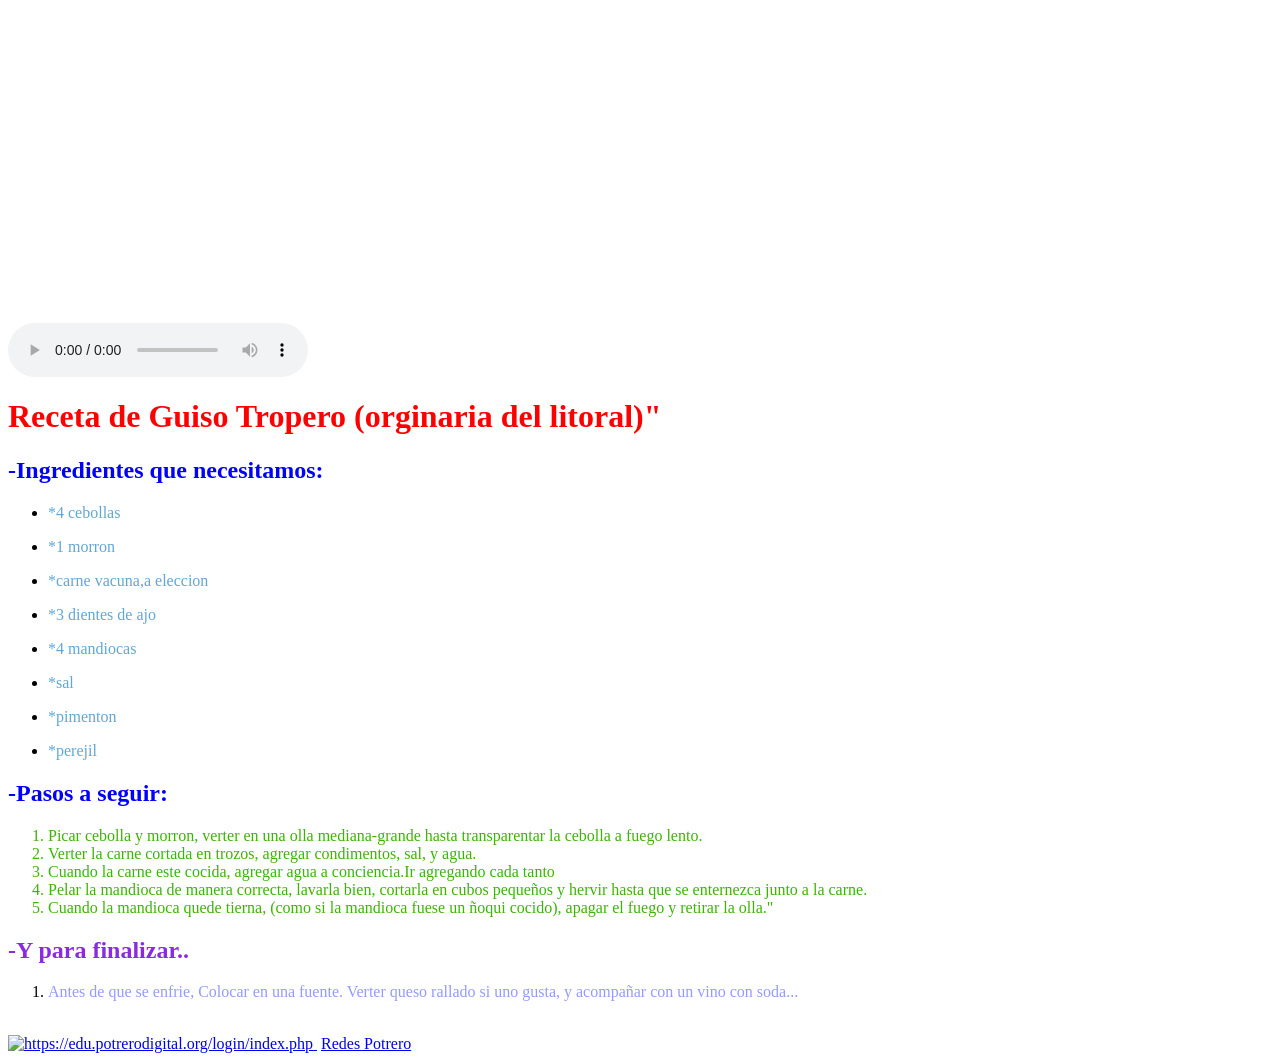
==== index.html @ c8ab38eb "Add files via upload" ====
<html> 
 <head> 
<meta charset="utf-8">   
<title>receta guiso tropero</title>
<img src="https://i.pinimg.com/564x/0a/c9/bc/0ac9bc0acdb410f6ec67bc1fb2af5a46.jpg" alt="">
</head>

<body>


    <br>
<iframe width="560" height="315" src="https://www.youtube.com/embed/0w4F7h1Fy7Y?si=Bl6N0m1ym47aVeMv" title="YouTube video player" frameborder="0" allow="accelerometer; autoplay; clipboard-write; encrypted-media; gyroscope; picture-in-picture; web-share" referrerpolicy="strict-origin-when-cross-origin" allowfullscreen></iframe>
<br>
<audio controls src= "./audios/piano.mp3"></audio>


<h1 style="color:#ff0000" style="font-size:%300" style="font-family:Arial, Helvetica, sans-serif"> Receta de Guiso Tropero  (orginaria del litoral)" </h1>
<h2 style="color:blue">-Ingredientes que necesitamos:</h2>
<ul><li><p style="color:hwb(204 38% 16%)" >*4 cebollas</p></li></ul>      
<ul><li><p style="color:hwb(204 38% 16%)" >*1 morron</p></li></ul>
<ul><li><p style="color:hwb(204 38% 16%)" >*carne vacuna,a eleccion</p></li></ul> 
<ul><li><p style="color:hwb(204 38% 16%)" >*3 dientes de ajo</p></li></ul>
<ul><li><p style="color:hwb(204 38% 16%)" >*4 mandiocas</p></li></ul>
<ul><li><p style="color:hwb(204 38% 16%)" >*sal</p></li></ul>
<ul><li><p style="color:hwb(204 38% 16%)" >*pimenton</p></li></ul>
<ul><li><p style="color:hwb(204 38% 16%)" >*perejil</p></li></ul>

<h2 style="Color:blue">-Pasos a seguir:</h2>
<ol><li style="color:#3cb405"> Picar cebolla y morron, verter en una olla mediana-grande hasta transparentar la cebolla a fuego lento.</li>
<li style="color:#3cb405">Verter la carne cortada en trozos, agregar condimentos, sal, y agua.</li>
<li style="color:#3cb405" > Cuando la carne este cocida, agregar agua a conciencia.Ir agregando cada tanto</li>
<li style="color:#3cb405" > Pelar la mandioca de manera correcta, lavarla bien, cortarla en cubos pequeños y hervir hasta que se enternezca junto a la carne. </li>
<li style="color:#3cb405" >Cuando la mandioca quede tierna, (como si la mandioca fuese un ñoqui cocido), apagar el fuego y retirar la olla."</li>
</ol>
<h2 style="color:blueviolet" style="font-family: cursive;" >-Y para finalizar..</h2>
<ol><li><p Style="color:#949bfa" style="font-family: cursive;" >Antes de que se enfrie, Colocar en una fuente. Verter queso rallado si uno gusta, y acompañar con un vino con soda...</p></li></ol>

<br>

<a href="default.asp"> <img src="https://encrypted-tbn0.gstatic.com/images?q=tbn:ANd9GcRlo1U76AIV2YToOhUslale3z4uCEdS4TmO4A&s" alt="https://edu.potrerodigital.org/login/index.php"> </a>

<img src="https://encrypted-tbn0.gstatic.com/images?q=tbn:ANd9GcS8lv-iEOWtRxGDqsOR-Pa1kIiqN298569zVA&s" alt="">  <a href=" https://www.instagram.com/potrerodigital/?hl=en "> Redes Potrero</a>

</body> 
</html>
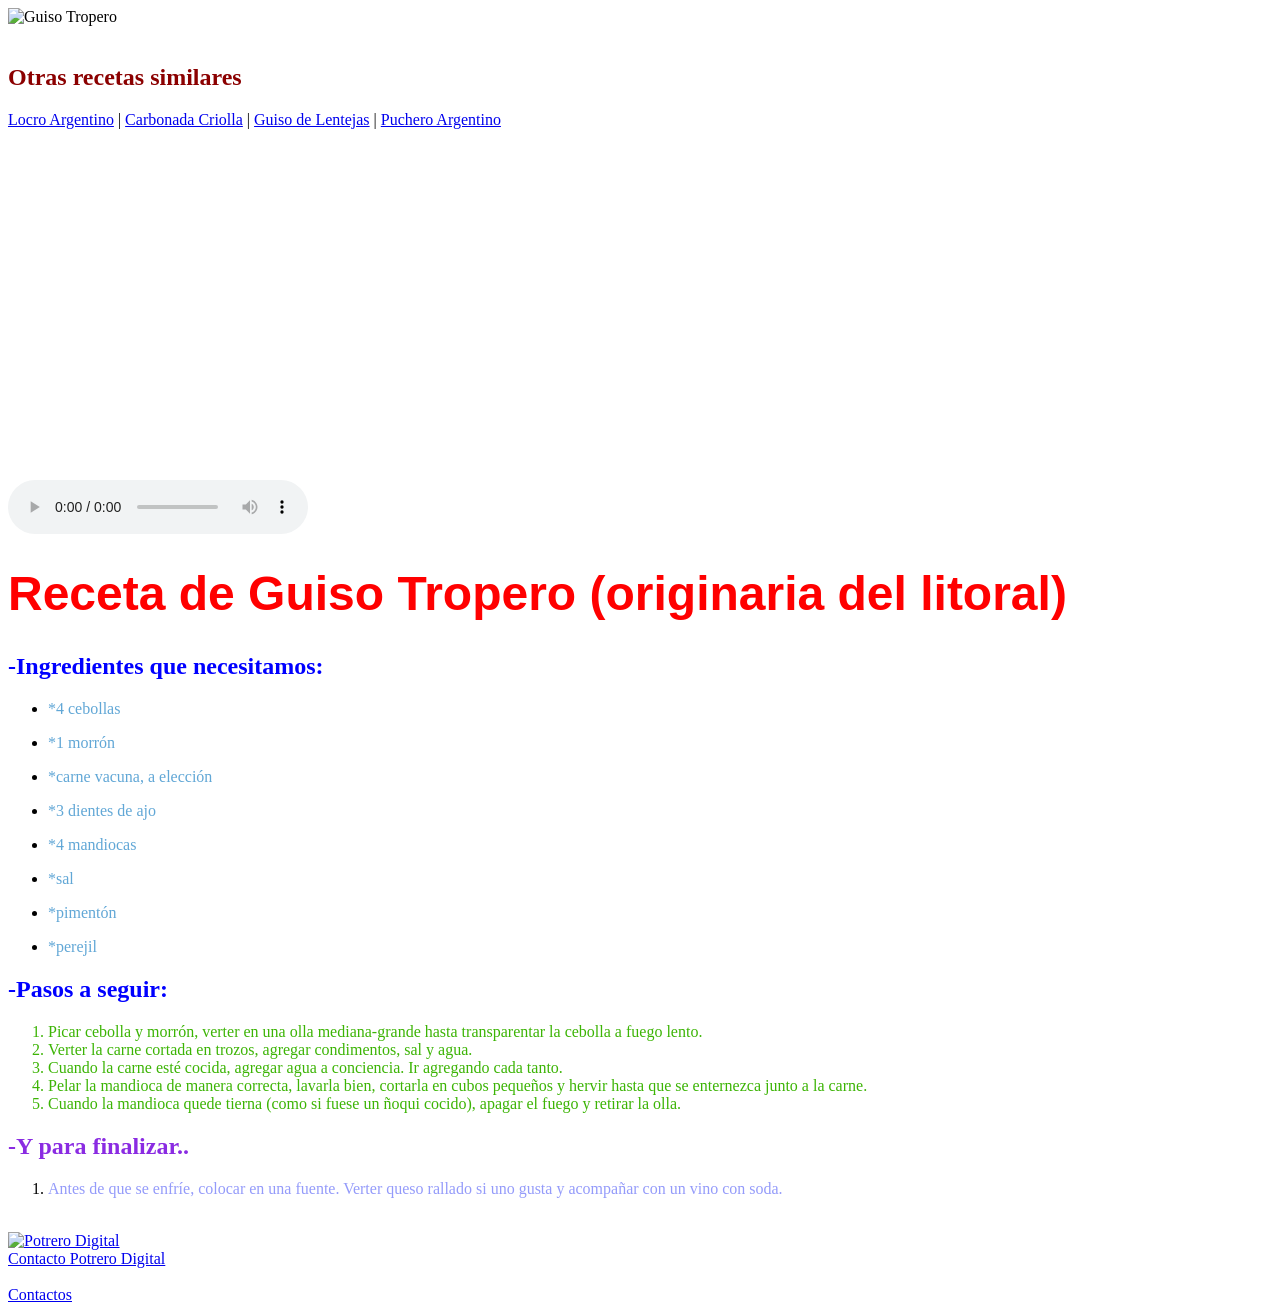
==== commit 32317d08: "Add files via upload" ====
--- a/index.html
+++ b/index.html
@@ -1,45 +1,111 @@
- <html> 
- <head> 
-<meta charset="utf-8">   
-<title>receta guiso tropero</title>
-<img src="https://i.pinimg.com/564x/0a/c9/bc/0ac9bc0acdb410f6ec67bc1fb2af5a46.jpg" alt="">
+<html>
+
+<head>
+    <meta charset="utf-8">
+    <title>Receta Guiso Tropero</title>
 </head>
 
 <body>
 
+    <img src="https://i.pinimg.com/564x/0a/c9/bc/0ac9bc0acdb410f6ec67bc1fb2af5a46.jpg" alt="Guiso Tropero">
+
+    <br><br>
+
+   
+    <h2 style="color:darkred">Otras recetas similares</h2>
+
+    <nav>
+        <a href="https://www.recetasgratis.net/receta-de-locro-argentino-36159.html" target="_blank">Locro Argentino</a> |
+        <a href="https://www.recetasgratis.net/receta-de-carbonada-criolla-40176.html" target="_blank">Carbonada Criolla</a> |
+        <a href="https://www.recetasgratis.net/receta-de-guiso-de-lentejas-30572.html" target="_blank">Guiso de Lentejas</a> |
+        <a href="https://www.recetasgratis.net/receta-de-puchero-argentino-57862.html" target="_blank">Puchero Argentino</a>
+    </nav>
 
     <br>
-<iframe width="560" height="315" src="https://www.youtube.com/embed/0w4F7h1Fy7Y?si=Bl6N0m1ym47aVeMv" title="YouTube video player" frameborder="0" allow="accelerometer; autoplay; clipboard-write; encrypted-media; gyroscope; picture-in-picture; web-share" referrerpolicy="strict-origin-when-cross-origin" allowfullscreen></iframe>
-<br>
-<audio controls src= "./audios/piano.mp3"></audio>
+
+    <iframe width="560" height="315"
+        src="https://www.youtube.com/embed/0w4F7h1Fy7Y?si=Bl6N0m1ym47aVeMv"
+        title="YouTube video player"
+        frameborder="0"
+        allow="accelerometer; autoplay; clipboard-write; encrypted-media; gyroscope; picture-in-picture; web-share"
+        referrerpolicy="strict-origin-when-cross-origin"
+        allowfullscreen>
+    </iframe>
+
+    <br><br>
+
+    <audio controls src="./audios/piano.mp3"></audio>
+
+    <h1 style="color:#ff0000; font-size:300%; font-family:Arial, Helvetica, sans-serif;">
+        Receta de Guiso Tropero (originaria del litoral)
+    </h1>
+
+    <h2 style="color:blue">-Ingredientes que necesitamos:</h2>
+
+    <ul><li><p style="color:hwb(204 38% 16%)">*4 cebollas</p></li></ul>
+    <ul><li><p style="color:hwb(204 38% 16%)">*1 morrón</p></li></ul>
+    <ul><li><p style="color:hwb(204 38% 16%)">*carne vacuna, a elección</p></li></ul>
+    <ul><li><p style="color:hwb(204 38% 16%)">*3 dientes de ajo</p></li></ul>
+    <ul><li><p style="color:hwb(204 38% 16%)">*4 mandiocas</p></li></ul>
+    <ul><li><p style="color:hwb(204 38% 16%)">*sal</p></li></ul>
+    <ul><li><p style="color:hwb(204 38% 16%)">*pimentón</p></li></ul>
+    <ul><li><p style="color:hwb(204 38% 16%)">*perejil</p></li></ul>
+
+    <h2 style="color:blue">-Pasos a seguir:</h2>
+
+    <ol>
+        <li style="color:#3cb405">
+            Picar cebolla y morrón, verter en una olla mediana-grande hasta transparentar la cebolla a fuego lento.
+        </li>
+
+        <li style="color:#3cb405">
+            Verter la carne cortada en trozos, agregar condimentos, sal y agua.
+        </li>
+
+        <li style="color:#3cb405">
+            Cuando la carne esté cocida, agregar agua a conciencia. Ir agregando cada tanto.
+        </li>
+
+        <li style="color:#3cb405">
+            Pelar la mandioca de manera correcta, lavarla bien, cortarla en cubos pequeños y hervir hasta que se enternezca junto a la carne.
+        </li>
+
+        <li style="color:#3cb405">
+            Cuando la mandioca quede tierna (como si fuese un ñoqui cocido), apagar el fuego y retirar la olla.
+        </li>
+    </ol>
+
+    <h2 style="color:blueviolet; font-family:cursive;">
+        -Y para finalizar..
+    </h2>
+
+    <ol>
+        <li>
+            <p style="color:#949bfa; font-family:cursive;">
+                Antes de que se enfríe, colocar en una fuente. Verter queso rallado si uno gusta y acompañar con un vino con soda.
+            </p>
+        </li>
+    </ol>
+
+    <br>
+
+    
+    <a href="https://edu.potrerodigital.org/login/index.php" target="_blank">
+        <img src="https://encrypted-tbn0.gstatic.com/images?q=tbn:ANd9GcRlo1U76AIV2YToOhUslale3z4uCEdS4TmO4A&s"
+            alt="Potrero Digital">
+    </a>
+
+    <br>
+
+    <a href="https://edu.potrerodigital.org/login/index.php" target="_blank">
+        Contacto Potrero Digital
+    </a>
 
 
-<h1 style="color:#ff0000" style="font-size:%300" style="font-family:Arial, Helvetica, sans-serif"> Receta de Guiso Tropero  (orginaria del litoral)" </h1>
-<h2 style="color:blue">-Ingredientes que necesitamos:</h2>
-<ul><li><p style="color:hwb(204 38% 16%)" >*4 cebollas</p></li></ul>      
-<ul><li><p style="color:hwb(204 38% 16%)" >*1 morron</p></li></ul>
-<ul><li><p style="color:hwb(204 38% 16%)" >*carne vacuna,a eleccion</p></li></ul> 
-<ul><li><p style="color:hwb(204 38% 16%)" >*3 dientes de ajo</p></li></ul>
-<ul><li><p style="color:hwb(204 38% 16%)" >*4 mandiocas</p></li></ul>
-<ul><li><p style="color:hwb(204 38% 16%)" >*sal</p></li></ul>
-<ul><li><p style="color:hwb(204 38% 16%)" >*pimenton</p></li></ul>
-<ul><li><p style="color:hwb(204 38% 16%)" >*perejil</p></li></ul>
+    <br><br>
 
-<h2 style="Color:blue">-Pasos a seguir:</h2>
-<ol><li style="color:#3cb405"> Picar cebolla y morron, verter en una olla mediana-grande hasta transparentar la cebolla a fuego lento.</li>
-<li style="color:#3cb405">Verter la carne cortada en trozos, agregar condimentos, sal, y agua.</li>
-<li style="color:#3cb405" > Cuando la carne este cocida, agregar agua a conciencia.Ir agregando cada tanto</li>
-<li style="color:#3cb405" > Pelar la mandioca de manera correcta, lavarla bien, cortarla en cubos pequeños y hervir hasta que se enternezca junto a la carne. </li>
-<li style="color:#3cb405" >Cuando la mandioca quede tierna, (como si la mandioca fuese un ñoqui cocido), apagar el fuego y retirar la olla."</li>
-</ol>
-<h2 style="color:blueviolet" style="font-family: cursive;" >-Y para finalizar..</h2>
-<ol><li><p Style="color:#949bfa" style="font-family: cursive;" >Antes de que se enfrie, Colocar en una fuente. Verter queso rallado si uno gusta, y acompañar con un vino con soda...</p></li></ol>
+   <a href="contactos.html">Contactos</a>
 
-<br>
+</body>
 
-<a href="default.asp"> <img src="https://encrypted-tbn0.gstatic.com/images?q=tbn:ANd9GcRlo1U76AIV2YToOhUslale3z4uCEdS4TmO4A&s" alt="https://edu.potrerodigital.org/login/index.php"> </a>
-
-<img src="https://encrypted-tbn0.gstatic.com/images?q=tbn:ANd9GcS8lv-iEOWtRxGDqsOR-Pa1kIiqN298569zVA&s" alt="">  <a href=" https://www.instagram.com/potrerodigital/?hl=en "> Redes Potrero</a>
-
-</body> 
 </html>
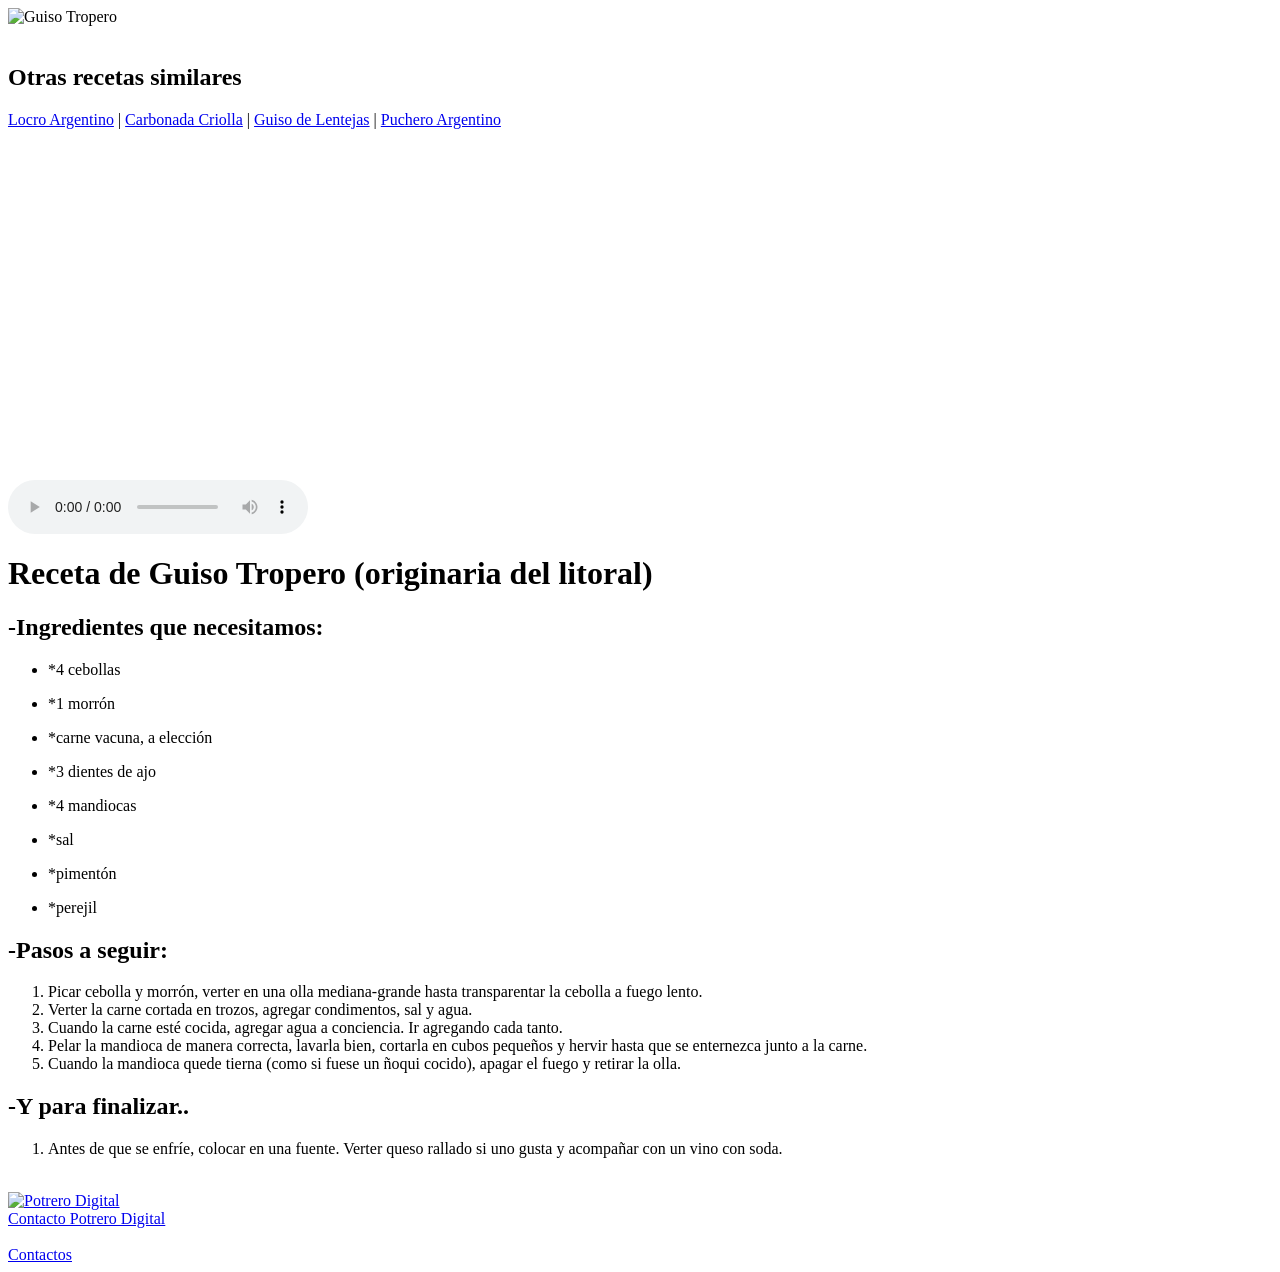
==== commit 2ad755de: "Add files via upload" ====
--- a/index.html
+++ b/index.html
@@ -1,18 +1,20 @@
 <html>
 
 <head>
+    
     <meta charset="utf-8">
     <title>Receta Guiso Tropero</title>
+    <link rel="stylesheet" href="estilos.css">
 </head>
 
 <body>
-
+    
     <img src="https://i.pinimg.com/564x/0a/c9/bc/0ac9bc0acdb410f6ec67bc1fb2af5a46.jpg" alt="Guiso Tropero">
 
     <br><br>
 
    
-    <h2 style="color:darkred">Otras recetas similares</h2>
+    <h2>Otras recetas similares</h2>
 
     <nav>
         <a href="https://www.recetasgratis.net/receta-de-locro-argentino-36159.html" target="_blank">Locro Argentino</a> |
@@ -36,52 +38,52 @@
 
     <audio controls src="./audios/piano.mp3"></audio>
 
-    <h1 style="color:#ff0000; font-size:300%; font-family:Arial, Helvetica, sans-serif;">
+    <h1>
         Receta de Guiso Tropero (originaria del litoral)
     </h1>
 
-    <h2 style="color:blue">-Ingredientes que necesitamos:</h2>
+    <h2 >-Ingredientes que necesitamos:</h2>
 
-    <ul><li><p style="color:hwb(204 38% 16%)">*4 cebollas</p></li></ul>
-    <ul><li><p style="color:hwb(204 38% 16%)">*1 morrón</p></li></ul>
-    <ul><li><p style="color:hwb(204 38% 16%)">*carne vacuna, a elección</p></li></ul>
-    <ul><li><p style="color:hwb(204 38% 16%)">*3 dientes de ajo</p></li></ul>
-    <ul><li><p style="color:hwb(204 38% 16%)">*4 mandiocas</p></li></ul>
-    <ul><li><p style="color:hwb(204 38% 16%)">*sal</p></li></ul>
-    <ul><li><p style="color:hwb(204 38% 16%)">*pimentón</p></li></ul>
-    <ul><li><p style="color:hwb(204 38% 16%)">*perejil</p></li></ul>
+    <ul><li><p >*4 cebollas</p></li></ul>
+    <ul><li><p >*1 morrón</p></li></ul>
+    <ul><li><p >*carne vacuna, a elección</p></li></ul>
+    <ul><li><p >*3 dientes de ajo</p></li></ul>
+    <ul><li><p >*4 mandiocas</p></li></ul>
+    <ul><li><p >*sal</p></li></ul>
+    <ul><li><p >*pimentón</p></li></ul>
+    <ul><li><p >*perejil</p></li></ul>
 
-    <h2 style="color:blue">-Pasos a seguir:</h2>
+    <h2 >-Pasos a seguir:</h2>
 
     <ol>
-        <li style="color:#3cb405">
+        <li >
             Picar cebolla y morrón, verter en una olla mediana-grande hasta transparentar la cebolla a fuego lento.
         </li>
 
-        <li style="color:#3cb405">
+        <li >
             Verter la carne cortada en trozos, agregar condimentos, sal y agua.
         </li>
 
-        <li style="color:#3cb405">
+        <li >
             Cuando la carne esté cocida, agregar agua a conciencia. Ir agregando cada tanto.
         </li>
 
-        <li style="color:#3cb405">
+        <li >
             Pelar la mandioca de manera correcta, lavarla bien, cortarla en cubos pequeños y hervir hasta que se enternezca junto a la carne.
         </li>
 
-        <li style="color:#3cb405">
+        <li >
             Cuando la mandioca quede tierna (como si fuese un ñoqui cocido), apagar el fuego y retirar la olla.
         </li>
     </ol>
 
-    <h2 style="color:blueviolet; font-family:cursive;">
+    <h2 style=>
         -Y para finalizar..
     </h2>
 
     <ol>
         <li>
-            <p style="color:#949bfa; font-family:cursive;">
+            <p class="final" >
                 Antes de que se enfríe, colocar en una fuente. Verter queso rallado si uno gusta y acompañar con un vino con soda.
             </p>
         </li>
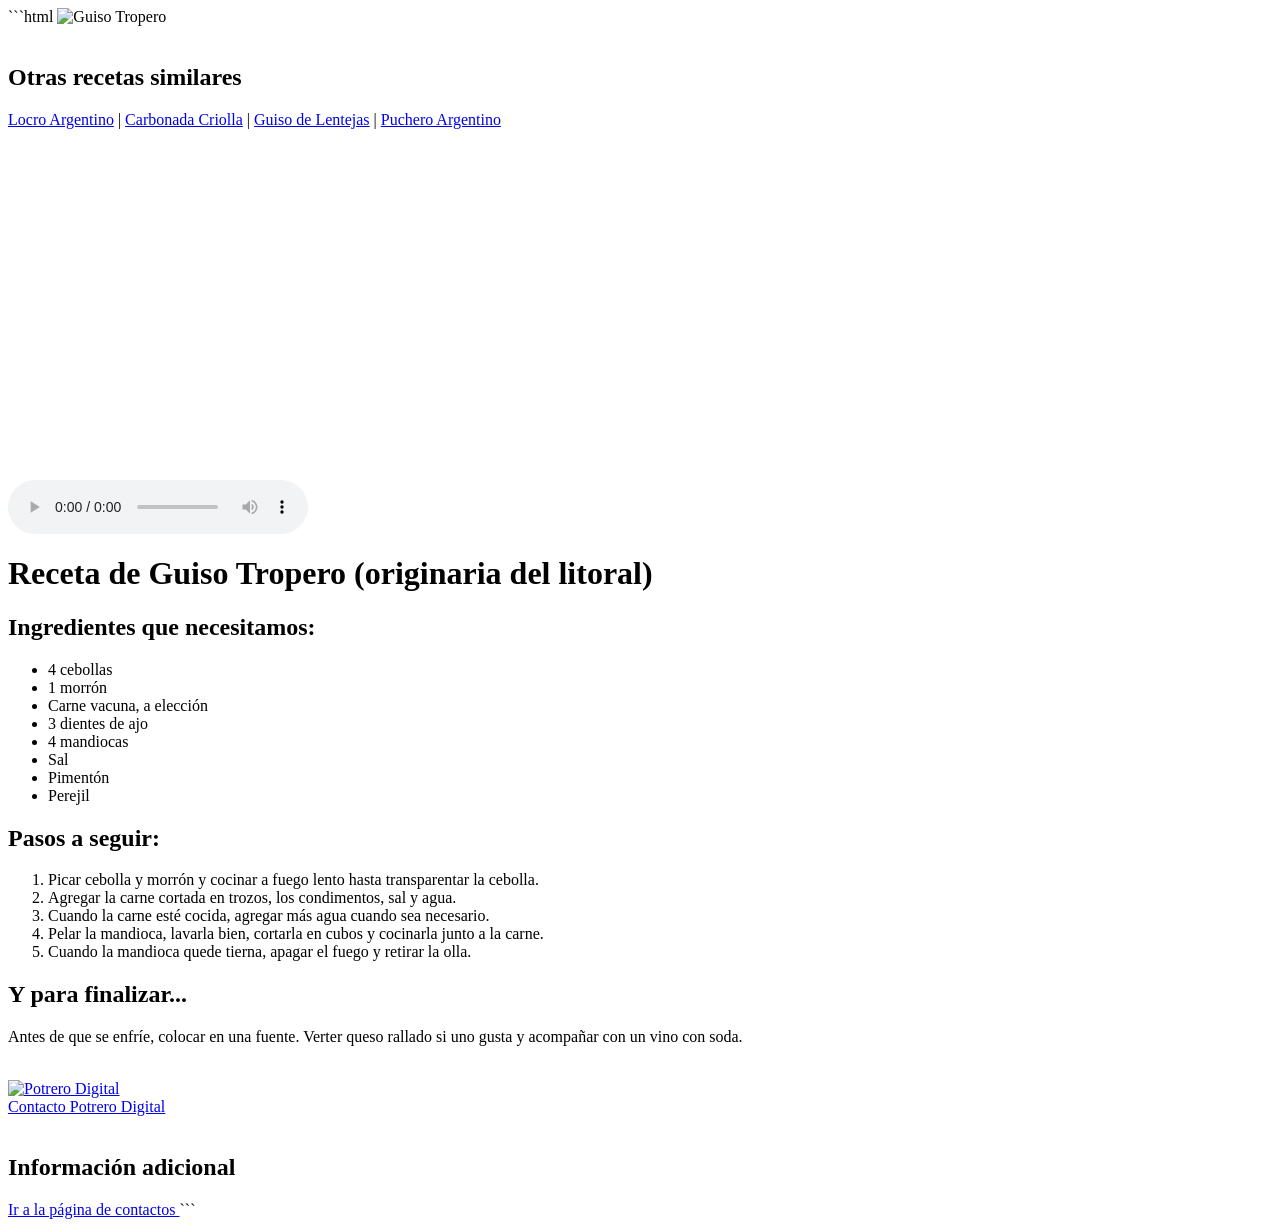
==== commit 5cac3fbe: "Add files via upload" ====
--- a/index.html
+++ b/index.html
@@ -1,113 +1,142 @@
-<html>
+```html
+<!DOCTYPE html>
+<html lang="es">
 
 <head>
-    
     <meta charset="utf-8">
     <title>Receta Guiso Tropero</title>
     <link rel="stylesheet" href="estilos.css">
 </head>
 
 <body>
-    
-    <img src="https://i.pinimg.com/564x/0a/c9/bc/0ac9bc0acdb410f6ec67bc1fb2af5a46.jpg" alt="Guiso Tropero">
+
+    <!-- Imagen principal -->
+    <img src="https://i.pinimg.com/564x/0a/c9/bc/0ac9bc0acdb410f6ec67bc1fb2af5a46.jpg"
+         alt="Guiso Tropero">
 
     <br><br>
 
-   
+    <!-- Navegador -->
     <h2>Otras recetas similares</h2>
 
     <nav>
-        <a href="https://www.recetasgratis.net/receta-de-locro-argentino-36159.html" target="_blank">Locro Argentino</a> |
-        <a href="https://www.recetasgratis.net/receta-de-carbonada-criolla-40176.html" target="_blank">Carbonada Criolla</a> |
-        <a href="https://www.recetasgratis.net/receta-de-guiso-de-lentejas-30572.html" target="_blank">Guiso de Lentejas</a> |
-        <a href="https://www.recetasgratis.net/receta-de-puchero-argentino-57862.html" target="_blank">Puchero Argentino</a>
+        <a href="https://www.recetasgratis.net/receta-de-locro-argentino-36159.html"
+           target="_blank">Locro Argentino</a> |
+
+        <a href="https://www.recetasgratis.net/receta-de-carbonada-criolla-40176.html"
+           target="_blank">Carbonada Criolla</a> |
+
+        <a href="https://www.recetasgratis.net/receta-de-guiso-de-lentejas-30572.html"
+           target="_blank">Guiso de Lentejas</a> |
+
+        <a href="https://www.recetasgratis.net/receta-de-puchero-argentino-57862.html"
+           target="_blank">Puchero Argentino</a>
     </nav>
 
     <br>
 
-    <iframe width="560" height="315"
+    <!-- Video -->
+    <iframe
+        width="560"
+        height="315"
         src="https://www.youtube.com/embed/0w4F7h1Fy7Y?si=Bl6N0m1ym47aVeMv"
         title="YouTube video player"
         frameborder="0"
         allow="accelerometer; autoplay; clipboard-write; encrypted-media; gyroscope; picture-in-picture; web-share"
-        referrerpolicy="strict-origin-when-cross-origin"
         allowfullscreen>
     </iframe>
 
     <br><br>
 
+    <!-- Audio -->
     <audio controls src="./audios/piano.mp3"></audio>
 
+    <!-- Título -->
     <h1>
         Receta de Guiso Tropero (originaria del litoral)
     </h1>
 
-    <h2 >-Ingredientes que necesitamos:</h2>
+    <!-- Ingredientes -->
+    <h2>Ingredientes que necesitamos:</h2>
 
-    <ul><li><p >*4 cebollas</p></li></ul>
-    <ul><li><p >*1 morrón</p></li></ul>
-    <ul><li><p >*carne vacuna, a elección</p></li></ul>
-    <ul><li><p >*3 dientes de ajo</p></li></ul>
-    <ul><li><p >*4 mandiocas</p></li></ul>
-    <ul><li><p >*sal</p></li></ul>
-    <ul><li><p >*pimentón</p></li></ul>
-    <ul><li><p >*perejil</p></li></ul>
+    <ul>
+        <li>4 cebollas</li>
+        <li>1 morrón</li>
+        <li>Carne vacuna, a elección</li>
+        <li>3 dientes de ajo</li>
+        <li>4 mandiocas</li>
+        <li>Sal</li>
+        <li>Pimentón</li>
+        <li>Perejil</li>
+    </ul>
 
-    <h2 >-Pasos a seguir:</h2>
+    <!-- Preparación -->
+    <h2>Pasos a seguir:</h2>
 
     <ol>
-        <li >
-            Picar cebolla y morrón, verter en una olla mediana-grande hasta transparentar la cebolla a fuego lento.
+        <li>
+            Picar cebolla y morrón y cocinar a fuego lento
+            hasta transparentar la cebolla.
         </li>
 
-        <li >
-            Verter la carne cortada en trozos, agregar condimentos, sal y agua.
+        <li>
+            Agregar la carne cortada en trozos,
+            los condimentos, sal y agua.
         </li>
 
-        <li >
-            Cuando la carne esté cocida, agregar agua a conciencia. Ir agregando cada tanto.
+        <li>
+            Cuando la carne esté cocida,
+            agregar más agua cuando sea necesario.
         </li>
 
-        <li >
-            Pelar la mandioca de manera correcta, lavarla bien, cortarla en cubos pequeños y hervir hasta que se enternezca junto a la carne.
+        <li>
+            Pelar la mandioca, lavarla bien,
+            cortarla en cubos y cocinarla junto a la carne.
         </li>
 
-        <li >
-            Cuando la mandioca quede tierna (como si fuese un ñoqui cocido), apagar el fuego y retirar la olla.
+        <li>
+            Cuando la mandioca quede tierna,
+            apagar el fuego y retirar la olla.
         </li>
     </ol>
 
-    <h2 style=>
-        -Y para finalizar..
-    </h2>
+    <!-- Final -->
+    <h2>Y para finalizar...</h2>
 
-    <ol>
-        <li>
-            <p class="final" >
-                Antes de que se enfríe, colocar en una fuente. Verter queso rallado si uno gusta y acompañar con un vino con soda.
-            </p>
-        </li>
-    </ol>
+    <p class="final">
+        Antes de que se enfríe, colocar en una fuente.
+        Verter queso rallado si uno gusta y acompañar
+        con un vino con soda.
+    </p>
 
     <br>
 
-    
-    <a href="https://edu.potrerodigital.org/login/index.php" target="_blank">
-        <img src="https://encrypted-tbn0.gstatic.com/images?q=tbn:ANd9GcRlo1U76AIV2YToOhUslale3z4uCEdS4TmO4A&s"
-            alt="Potrero Digital">
+    <!-- Potrero Digital -->
+    <a href="https://edu.potrerodigital.org/login/index.php"
+       target="_blank">
+
+        <img class="logo"
+             src="https://encrypted-tbn0.gstatic.com/images?q=tbn:ANd9GcRlo1U76AIV2YToOhUslale3z4uCEdS4TmO4A&s"
+             alt="Potrero Digital">
     </a>
 
     <br>
 
-    <a href="https://edu.potrerodigital.org/login/index.php" target="_blank">
-        Contacto Potrero Digital
+    <a href="https://edu.potrerodigital.org/login/index.php"
+       target="_blank">
+       Contacto Potrero Digital
     </a>
-
 
     <br><br>
 
-   <a href="contactos.html">Contactos</a>
+    <!-- Contactos -->
+    <h2>Información adicional</h2>
+
+    <a href="contactos.html">
+        Ir a la página de contactos
+    </a>
 
 </body>
 
-</html>+</html>
+```
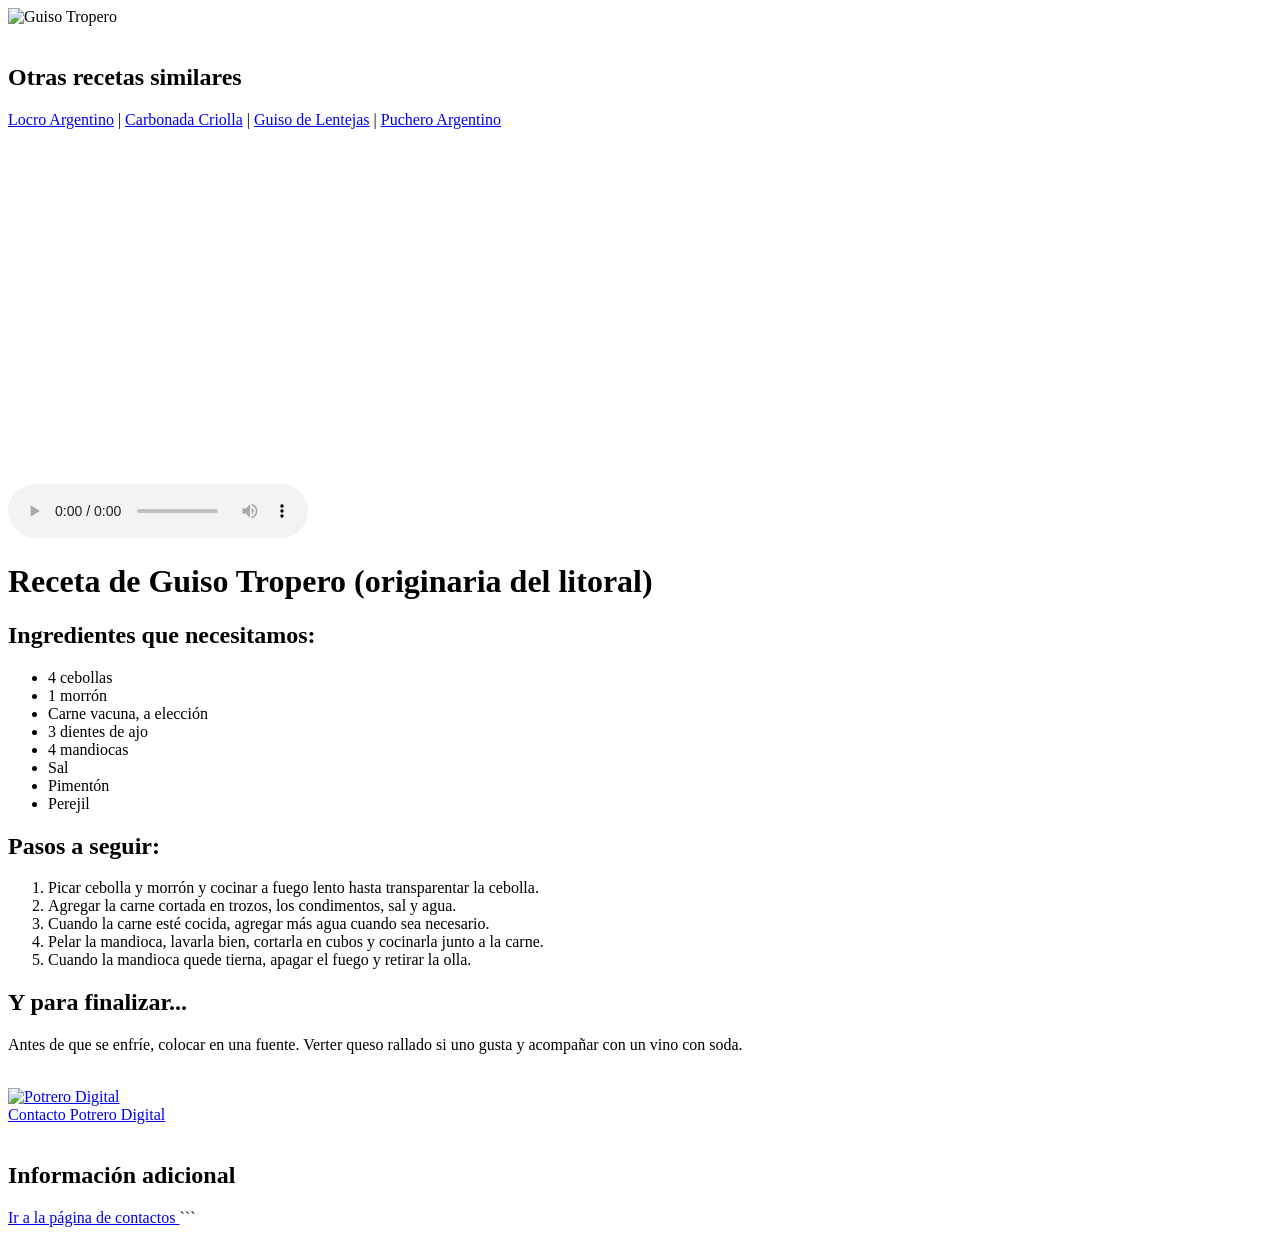
==== commit fe269fa5: "Add files via upload" ====
--- a/index.html
+++ b/index.html
@@ -1,4 +1,3 @@
-```html
 <!DOCTYPE html>
 <html lang="es">
 
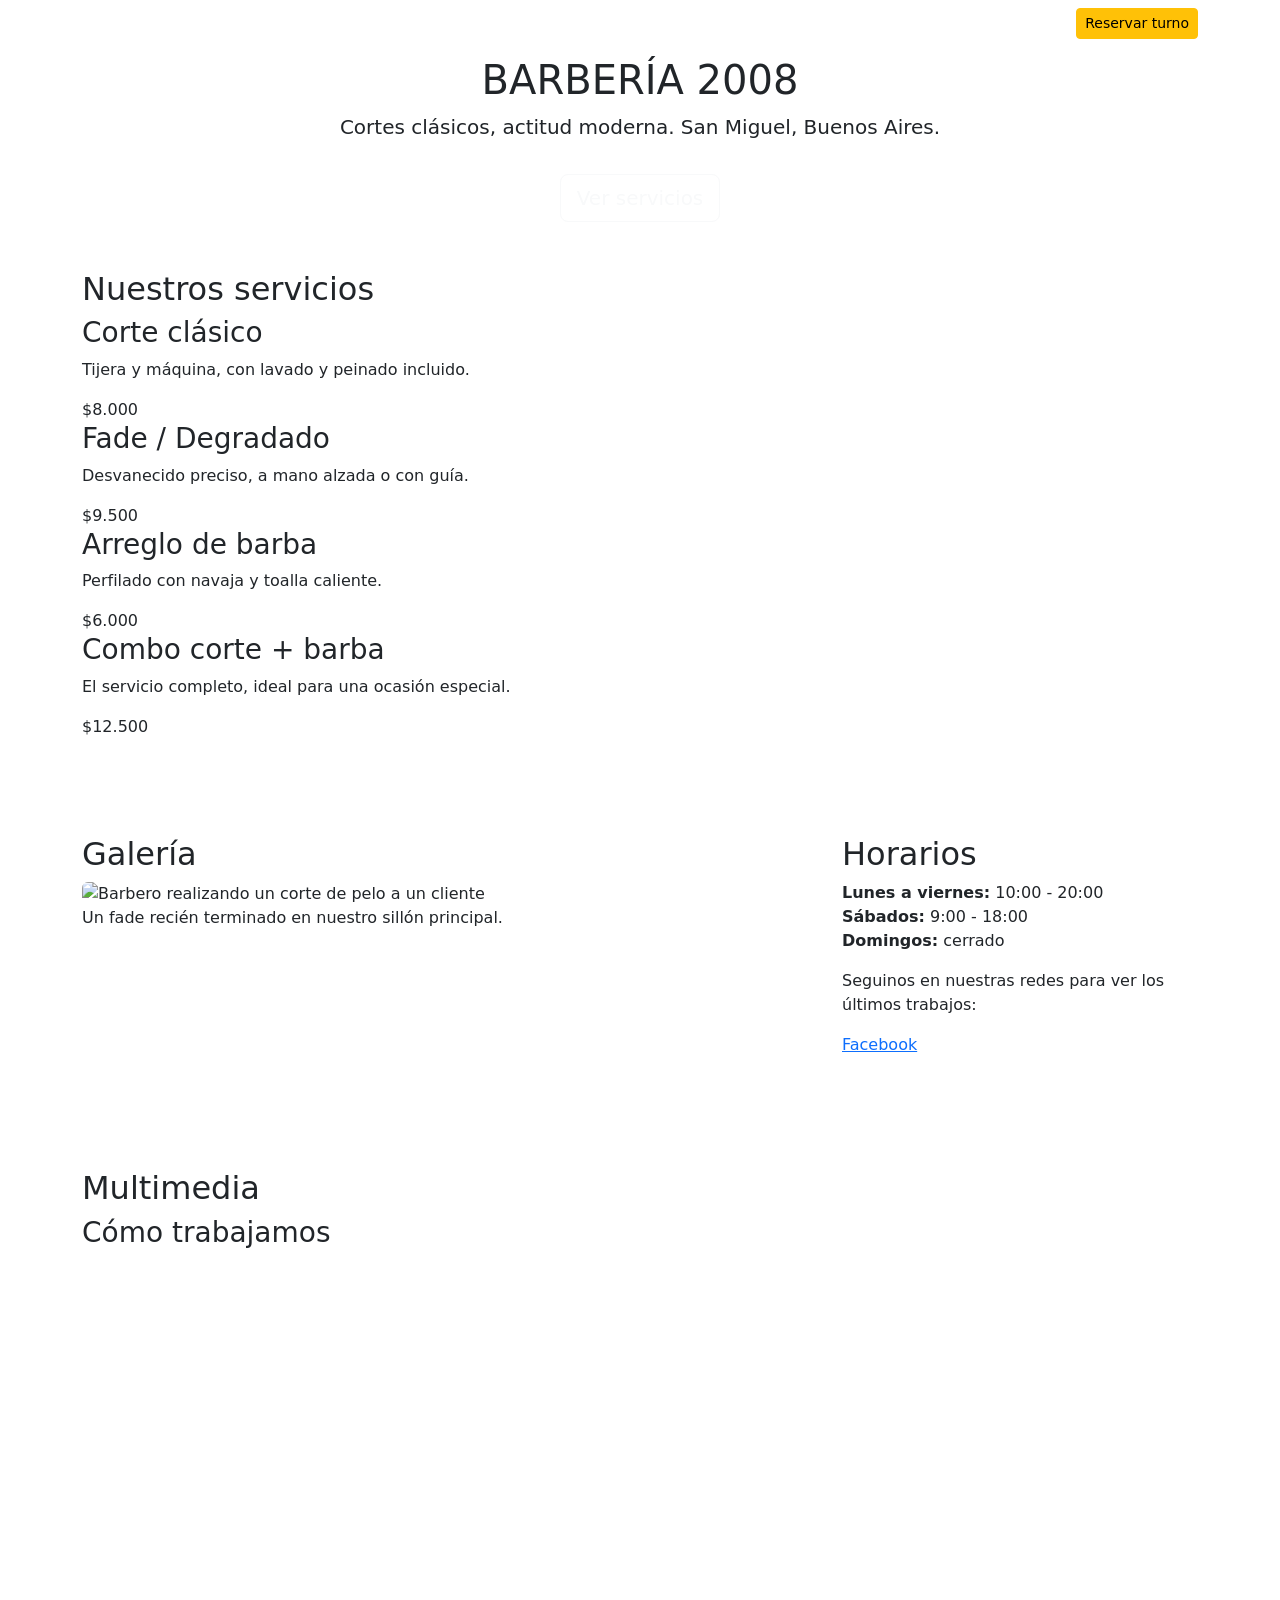
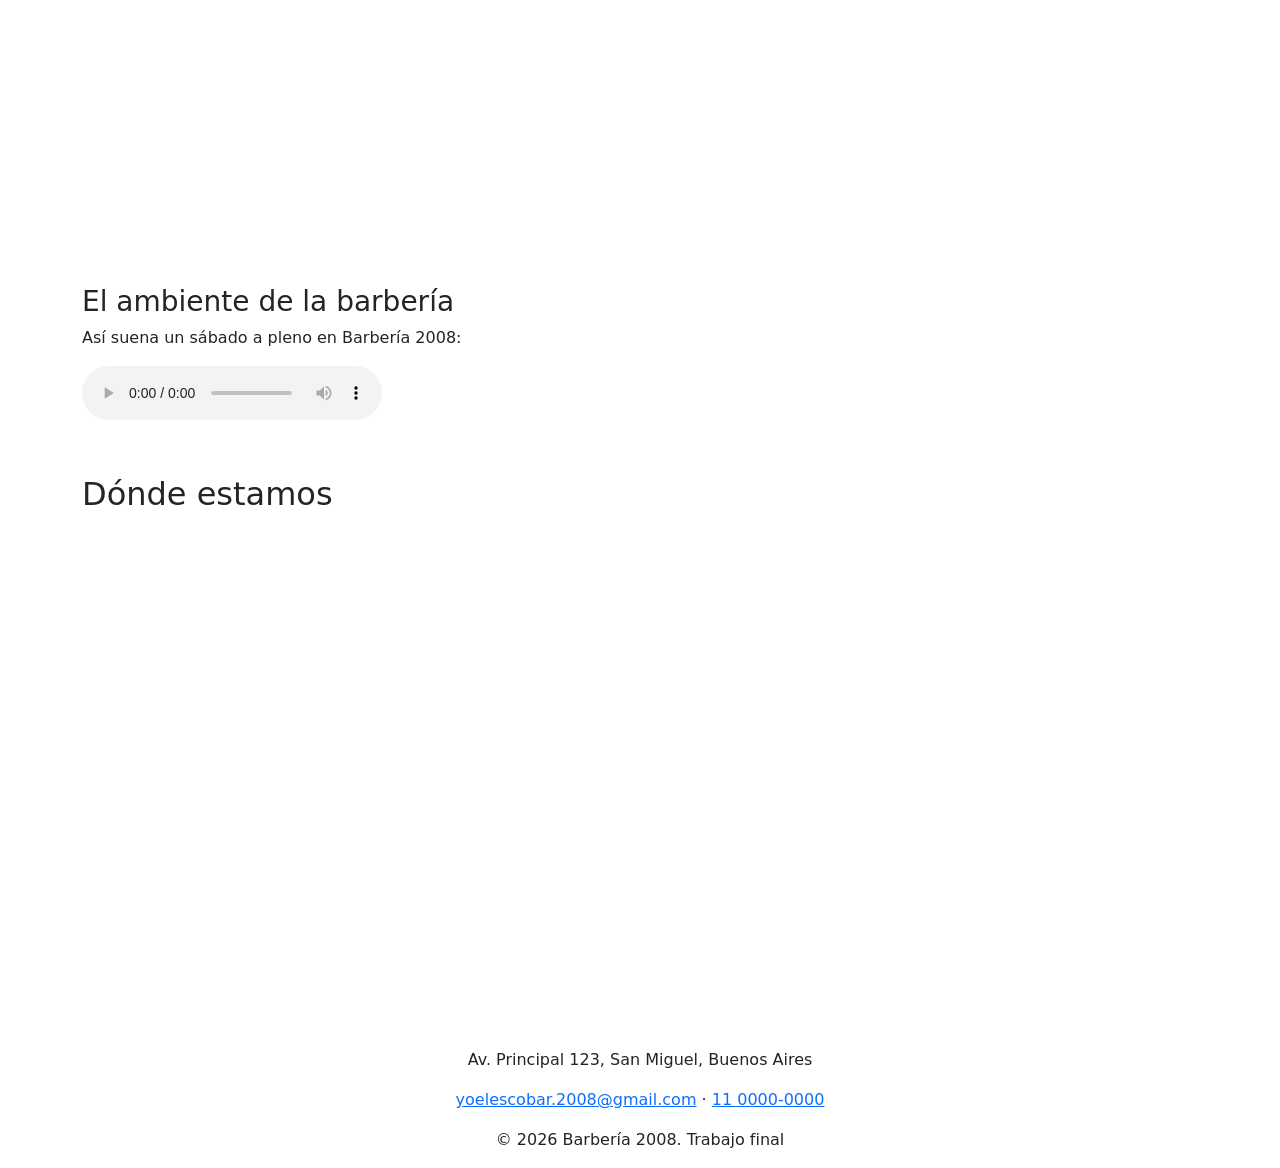
==== commit d5800f9b: "Actualizar index.html" ====
--- a/index.html
+++ b/index.html
@@ -1,141 +1,165 @@
 <!DOCTYPE html>
 <html lang="es">
+<head>
+    <meta charset="UTF-8">
+    <meta name="viewport" content="width=device-width, initial-scale=1.0">
+    <title>Barbería 2008 | San Miguel</title>
 
-<head>
-    <meta charset="utf-8">
-    <title>Receta Guiso Tropero</title>
-    <link rel="stylesheet" href="estilos.css">
+    <!-- Google Fonts -->
+    <link rel="preconnect" href="https://fonts.googleapis.com">
+    <link rel="preconnect" href="https://fonts.gstatic.com" crossorigin>
+    <link href="https://fonts.googleapis.com/css2?family=Bebas+Neue&family=Poppins:wght@300;400;600;700&display=swap" rel="stylesheet">
+
+    <!-- Bootstrap CDN -->
+    <link href="https://cdn.jsdelivr.net/npm/bootstrap@5.3.3/dist/css/bootstrap.min.css" rel="stylesheet">
+
+    <!-- CSS propio (siempre después de Bootstrap para poder sobreescribirlo) -->
+    <link rel="stylesheet" href="css/style.css">
 </head>
-
 <body>
 
-    <!-- Imagen principal -->
-    <img src="https://i.pinimg.com/564x/0a/c9/bc/0ac9bc0acdb410f6ec67bc1fb2af5a46.jpg"
-         alt="Guiso Tropero">
+    <!-- ===================== HEADER + NAV ===================== -->
+    <header class="site-header">
+        <nav class="navbar navbar-expand-lg navbar-dark">
+            <div class="container">
+                <a class="navbar-brand" href="#inicio">BARBERÍA 2008</a>
+                <button class="navbar-toggler" type="button" data-bs-toggle="collapse" data-bs-target="#menuPrincipal">
+                    <span class="navbar-toggler-icon"></span>
+                </button>
+                <div class="collapse navbar-collapse" id="menuPrincipal">
+                    <ul class="navbar-nav ms-auto gap-lg-3">
+                        <li class="nav-item"><a class="nav-link" href="#inicio">Inicio</a></li>
+                        <li class="nav-item"><a class="nav-link" href="#servicios">Servicios</a></li>
+                        <li class="nav-item"><a class="nav-link" href="#galeria">Galería</a></li>
+                        <li class="nav-item"><a class="nav-link" href="#multimedia">Multimedia</a></li>
+                        <li class="nav-item"><a class="nav-link" href="#ubicacion">Ubicación</a></li>
+                        <li class="nav-item">
+                            <a class="btn btn-warning btn-sm ms-lg-2" href="https://wa.me/5491100000000"
+                               target="_blank" title="Reservar turno por WhatsApp">Reservar turno</a>
+                        </li>
+                    </ul>
+                </div>
+            </div>
+        </nav>
+    </header>
 
-    <br><br>
+    <!-- ===================== HERO ===================== -->
+    <section id="inicio" class="hero d-flex align-items-center">
+        <div class="container text-center">
+            <h1>BARBERÍA 2008</h1>
+            <p class="lead">Cortes clásicos, actitud moderna. San Miguel, Buenos Aires.</p>
+            <a href="#servicios" class="btn btn-outline-light btn-lg mt-3">Ver servicios</a>
+        </div>
+    </section>
 
-    <!-- Navegador -->
-    <h2>Otras recetas similares</h2>
+    <main class="container">
 
-    <nav>
-        <a href="https://www.recetasgratis.net/receta-de-locro-argentino-36159.html"
-           target="_blank">Locro Argentino</a> |
+        <!-- ===================== SERVICIOS (Flexbox) ===================== -->
+        <section id="servicios" class="my-5">
+            <h2 class="section-title">Nuestros servicios</h2>
+            <div class="servicios-lista">
+                <article class="servicio-card">
+                    <h3>Corte clásico</h3>
+                    <p>Tijera y máquina, con lavado y peinado incluido.</p>
+                    <span class="precio">$8.000</span>
+                </article>
+                <article class="servicio-card">
+                    <h3>Fade / Degradado</h3>
+                    <p>Desvanecido preciso, a mano alzada o con guía.</p>
+                    <span class="precio">$9.500</span>
+                </article>
+                <article class="servicio-card">
+                    <h3>Arreglo de barba</h3>
+                    <p>Perfilado con navaja y toalla caliente.</p>
+                    <span class="precio">$6.000</span>
+                </article>
+                <article class="servicio-card">
+                    <h3>Combo corte + barba</h3>
+                    <p>El servicio completo, ideal para una ocasión especial.</p>
+                    <span class="precio">$12.500</span>
+                </article>
+            </div>
+        </section>
 
-        <a href="https://www.recetasgratis.net/receta-de-carbonada-criolla-40176.html"
-           target="_blank">Carbonada Criolla</a> |
+        <div class="row">
+            <!-- ===================== GALERÍA ===================== -->
+            <section id="galeria" class="col-lg-8 my-5">
+                <h2 class="section-title">Galería</h2>
+                <figure>
+                    <img src="https://images.unsplash.com/photo-1503951914875-452162b0f3f1?w=1200&q=80"
+                         alt="Barbero realizando un corte de pelo a un cliente" class="img-fluid rounded galeria-img">
+                    <figcaption>Un fade recién terminado en nuestro sillón principal.</figcaption>
+                </figure>
+            </section>
 
-        <a href="https://www.recetasgratis.net/receta-de-guiso-de-lentejas-30572.html"
-           target="_blank">Guiso de Lentejas</a> |
+            <!-- ===================== ASIDE ===================== -->
+            <aside class="col-lg-4 my-5">
+                <h2 class="section-title">Horarios</h2>
+                <ul class="list-unstyled horarios">
+                    <li><strong>Lunes a viernes:</strong> 10:00 - 20:00</li>
+                    <li><strong>Sábados:</strong> 9:00 - 18:00</li>
+                    <li><strong>Domingos:</strong> cerrado</li>
+                </ul>
+                <p>Seguinos en nuestras redes para ver los últimos trabajos:</p>
+                <ul class="list-unstyled redes">
+                    <li><a href="https://www.instagram.com" target="_blank" rel="noopener" title="Instagram de baizcutzstudio>Instagram</a></li>
+                    <li><a href="https://www.facebook.com" target="_blank" rel="noopener" title="Facebook de Barbería 2008">Facebook</a></li>
+                </ul>
+            </aside>
+        </div>
 
-        <a href="https://www.recetasgratis.net/receta-de-puchero-argentino-57862.html"
-           target="_blank">Puchero Argentino</a>
-    </nav>
+        <!-- ===================== MULTIMEDIA ===================== -->
+        <section id="multimedia" class="my-5">
+            <h2 class="section-title">Multimedia</h2>
 
-    <br>
+            <div class="multimedia-lista">
+                <div class="multimedia-item">
+                    <h3>Cómo trabajamos</h3>
+                    <div class="ratio ratio-16x9">
+                        <iframe src="https://www.youtube.com/embed/EWZPPeRec-I"
+                                title="Video de técnicas de barbería profesional"
+                                allowfullscreen></iframe>
+                    </div>
+                </div>
 
-    <!-- Video -->
-    <iframe
-        width="560"
-        height="315"
-        src="https://www.youtube.com/embed/0w4F7h1Fy7Y?si=Bl6N0m1ym47aVeMv"
-        title="YouTube video player"
-        frameborder="0"
-        allow="accelerometer; autoplay; clipboard-write; encrypted-media; gyroscope; picture-in-picture; web-share"
-        allowfullscreen>
-    </iframe>
+                <div class="multimedia-item">
+                    <h3>El ambiente de la barbería</h3>
+                    <p>Así suena un sábado a pleno en Barbería 2008:</p>
+                    <audio controls src="https://www.soundhelix.com/examples/mp3/SoundHelix-Song-1.mp3">
+                        Tu navegador no soporta el elemento de audio.
+                    </audio>
+                </div>
+            </div>
+        </section>
 
-    <br><br>
+        <!-- ===================== UBICACIÓN ===================== -->
+        <section id="ubicacion" class="my-5">
+            <h2 class="section-title">Dónde estamos</h2>
+            <div class="ratio ratio-21x9">
+                <iframe
+                    src="https://www.google.com/maps?q=San+Miguel,+Buenos+Aires&output=embed"
+                    title="Ubicación de Barbería 2008 en San Miguel"
+                    loading="lazy">
+                </iframe>
+            </div>
+        </section>
 
-    <!-- Audio -->
-    <audio controls src="./audios/piano.mp3"></audio>
+    </main>
 
-    <!-- Título -->
-    <h1>
-        Receta de Guiso Tropero (originaria del litoral)
-    </h1>
+    <!-- ===================== FOOTER ===================== -->
+    <footer class="site-footer">
+        <div class="container text-center">
+            <p>Av. Principal 123, San Miguel, Buenos Aires</p>
+            <p>
+                <a href="mailto:contacto@barberia2008.com" title="Escribinos un email">yoelescobar.2008@gmail.com</a>
+                ·
+                <a href="tel:+54 9 1126007856" title="Llamanos">11 0000-0000</a>
+            </p>
+            <p>&copy; 2026 Barbería 2008. Trabajo final</p>
+        </div>
+    </footer>
 
-    <!-- Ingredientes -->
-    <h2>Ingredientes que necesitamos:</h2>
-
-    <ul>
-        <li>4 cebollas</li>
-        <li>1 morrón</li>
-        <li>Carne vacuna, a elección</li>
-        <li>3 dientes de ajo</li>
-        <li>4 mandiocas</li>
-        <li>Sal</li>
-        <li>Pimentón</li>
-        <li>Perejil</li>
-    </ul>
-
-    <!-- Preparación -->
-    <h2>Pasos a seguir:</h2>
-
-    <ol>
-        <li>
-            Picar cebolla y morrón y cocinar a fuego lento
-            hasta transparentar la cebolla.
-        </li>
-
-        <li>
-            Agregar la carne cortada en trozos,
-            los condimentos, sal y agua.
-        </li>
-
-        <li>
-            Cuando la carne esté cocida,
-            agregar más agua cuando sea necesario.
-        </li>
-
-        <li>
-            Pelar la mandioca, lavarla bien,
-            cortarla en cubos y cocinarla junto a la carne.
-        </li>
-
-        <li>
-            Cuando la mandioca quede tierna,
-            apagar el fuego y retirar la olla.
-        </li>
-    </ol>
-
-    <!-- Final -->
-    <h2>Y para finalizar...</h2>
-
-    <p class="final">
-        Antes de que se enfríe, colocar en una fuente.
-        Verter queso rallado si uno gusta y acompañar
-        con un vino con soda.
-    </p>
-
-    <br>
-
-    <!-- Potrero Digital -->
-    <a href="https://edu.potrerodigital.org/login/index.php"
-       target="_blank">
-
-        <img class="logo"
-             src="https://encrypted-tbn0.gstatic.com/images?q=tbn:ANd9GcRlo1U76AIV2YToOhUslale3z4uCEdS4TmO4A&s"
-             alt="Potrero Digital">
-    </a>
-
-    <br>
-
-    <a href="https://edu.potrerodigital.org/login/index.php"
-       target="_blank">
-       Contacto Potrero Digital
-    </a>
-
-    <br><br>
-
-    <!-- Contactos -->
-    <h2>Información adicional</h2>
-
-    <a href="contactos.html">
-        Ir a la página de contactos
-    </a>
-
+    <!-- Bootstrap JS (necesario para el menú hamburguesa) -->
+    <script src="https://cdn.jsdelivr.net/npm/bootstrap@5.3.3/dist/js/bootstrap.bundle.min.js"></script>
 </body>
-
 </html>
-```
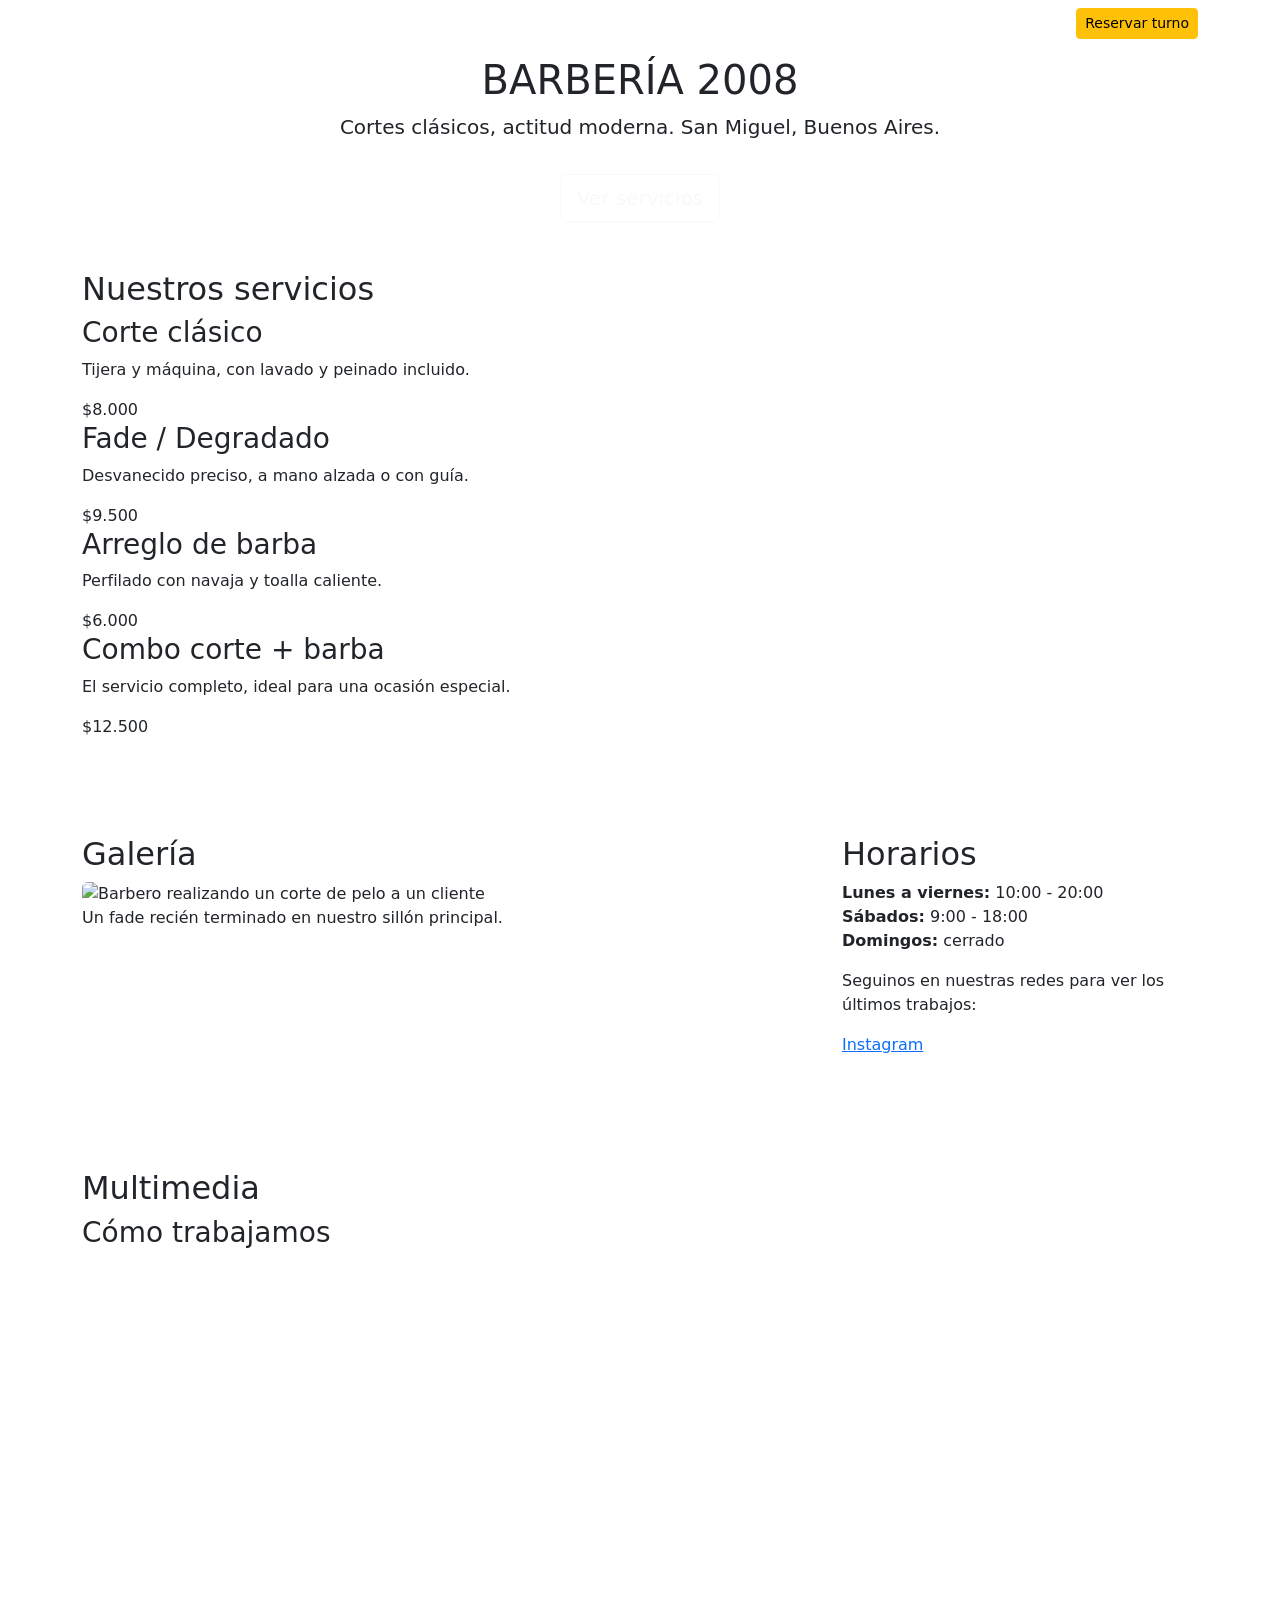
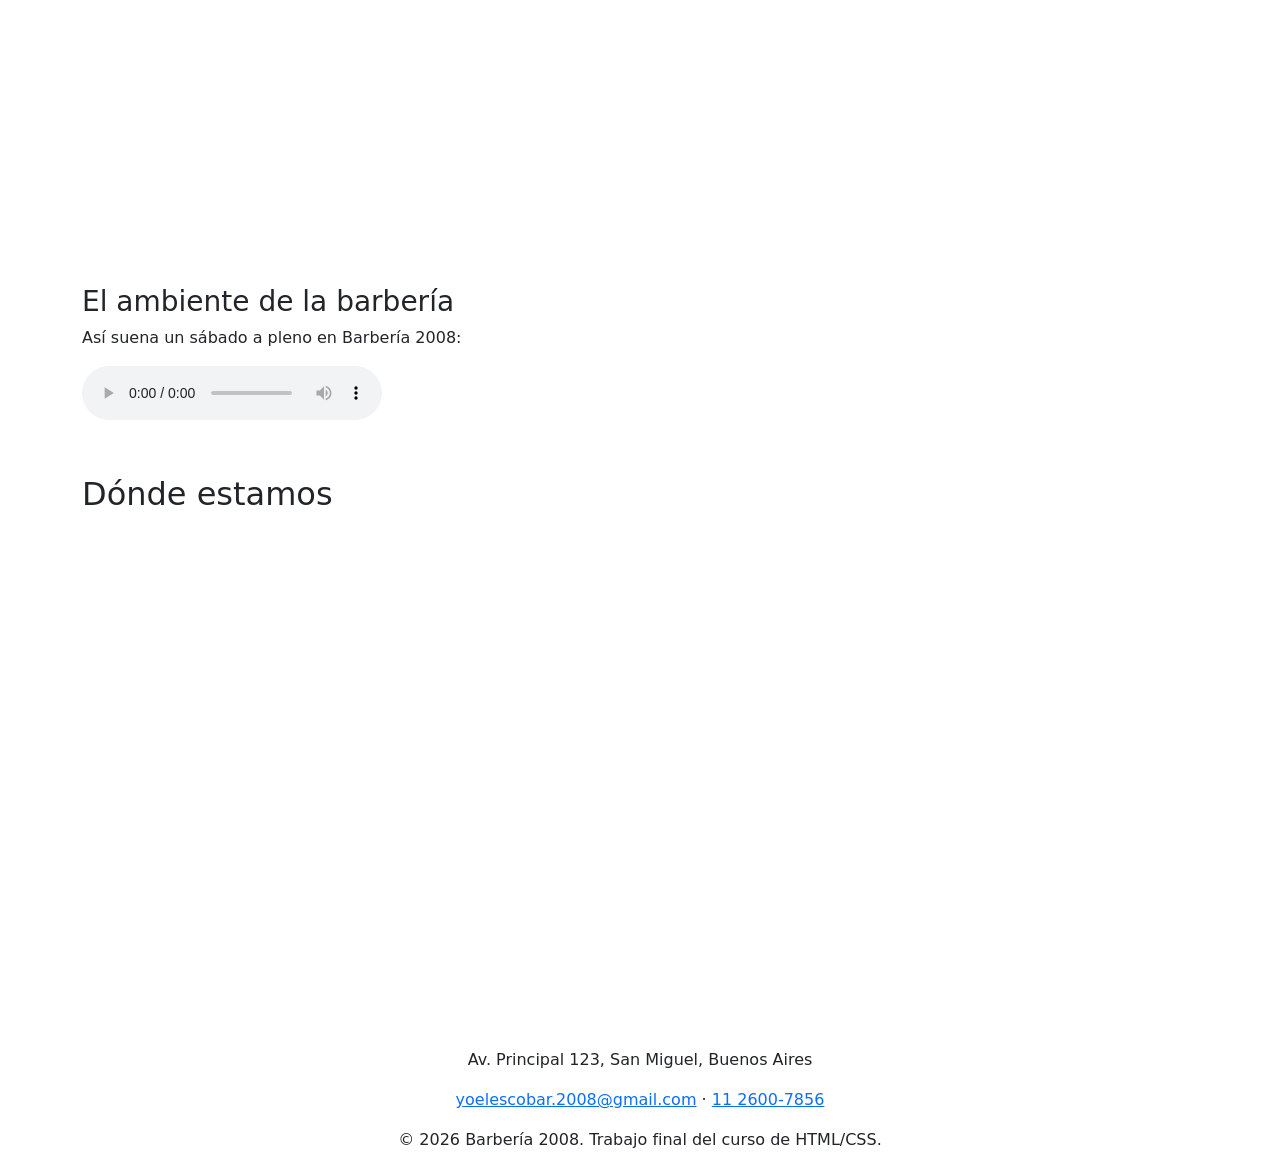
==== commit bc5c2e4c: "Update index.html" ====
--- a/index.html
+++ b/index.html
@@ -34,7 +34,7 @@
                         <li class="nav-item"><a class="nav-link" href="#multimedia">Multimedia</a></li>
                         <li class="nav-item"><a class="nav-link" href="#ubicacion">Ubicación</a></li>
                         <li class="nav-item">
-                            <a class="btn btn-warning btn-sm ms-lg-2" href="https://wa.me/5491100000000"
+                            <a class="btn btn-warning btn-sm ms-lg-2" href="https://wa.me/5491126007856"
                                target="_blank" title="Reservar turno por WhatsApp">Reservar turno</a>
                         </li>
                     </ul>
@@ -102,8 +102,7 @@
                 </ul>
                 <p>Seguinos en nuestras redes para ver los últimos trabajos:</p>
                 <ul class="list-unstyled redes">
-                    <li><a href="https://www.instagram.com" target="_blank" rel="noopener" title="Instagram de baizcutzstudio>Instagram</a></li>
-                    <li><a href="https://www.facebook.com" target="_blank" rel="noopener" title="Facebook de Barbería 2008">Facebook</a></li>
+                    <li><a href="https://www.instagram.com" target="_blank" rel="noopener" title="Instagram de Barbería 2008">Instagram</a></li>
                 </ul>
             </aside>
         </div>
@@ -151,11 +150,11 @@
         <div class="container text-center">
             <p>Av. Principal 123, San Miguel, Buenos Aires</p>
             <p>
-                <a href="mailto:contacto@barberia2008.com" title="Escribinos un email">yoelescobar.2008@gmail.com</a>
+                <a href="mailto:yoelescobar.2008@gmail.com" title="Escribinos un email">yoelescobar.2008@gmail.com</a>
                 ·
-                <a href="tel:+54 9 1126007856" title="Llamanos">11 0000-0000</a>
+                <a href="tel:+5491126007856" title="Llamanos">11 2600-7856</a>
             </p>
-            <p>&copy; 2026 Barbería 2008. Trabajo final</p>
+            <p>&copy; 2026 Barbería 2008. Trabajo final del curso de HTML/CSS.</p>
         </div>
     </footer>
 
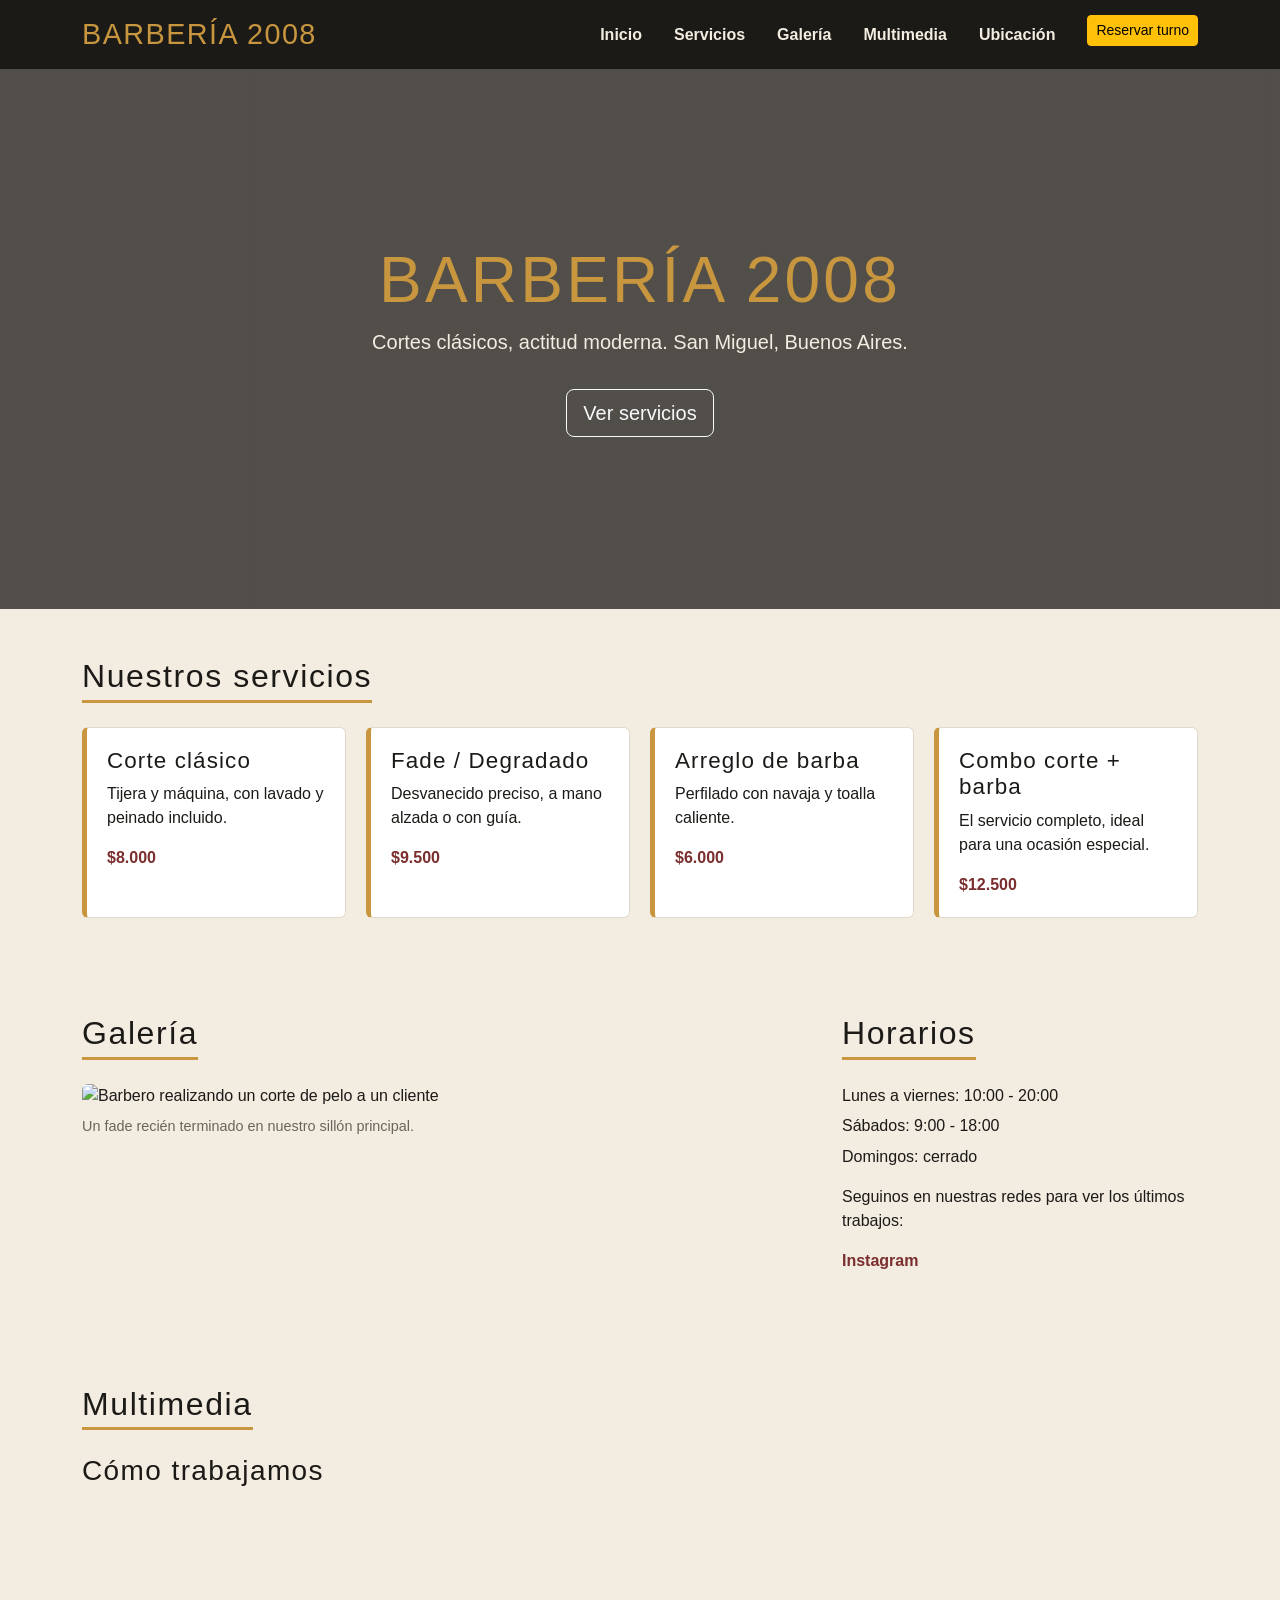
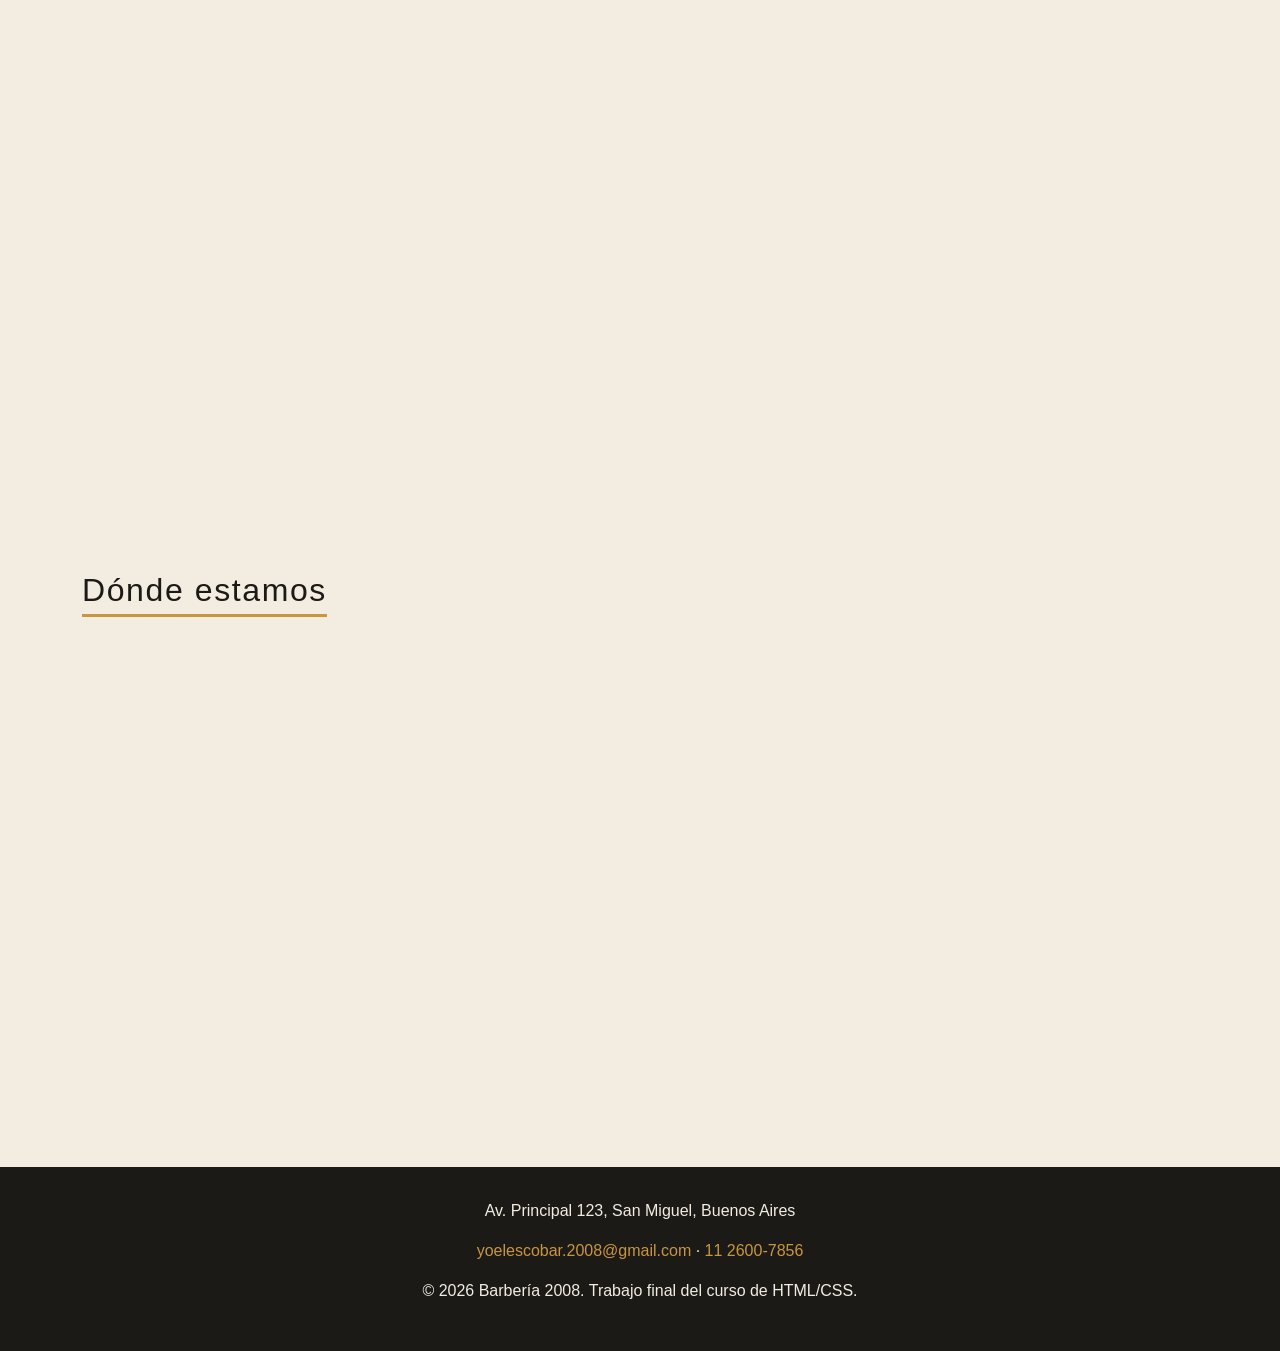
==== commit e8da7c8f: "Update index.html" ====
--- a/index.html
+++ b/index.html
@@ -120,14 +120,6 @@
                                 allowfullscreen></iframe>
                     </div>
                 </div>
-
-                <div class="multimedia-item">
-                    <h3>El ambiente de la barbería</h3>
-                    <p>Así suena un sábado a pleno en Barbería 2008:</p>
-                    <audio controls src="https://www.soundhelix.com/examples/mp3/SoundHelix-Song-1.mp3">
-                        Tu navegador no soporta el elemento de audio.
-                    </audio>
-                </div>
             </div>
         </section>
 
--- a/css/style.css
+++ b/css/style.css
@@ -0,0 +1,176 @@
+/* =======================================================
+   Barbería Navaja Fina — style.css
+   Paleta: carbón #1C1A17 · crema #F2ECE1 · bronce #C8963E · vino #7A2E2E
+   ======================================================= */
+
+:root {
+    --carbon: #1c1a17;
+    --crema: #f2ece1;
+    --bronce: #c8963e;
+    --vino: #7a2e2e;
+}
+
+* {
+    box-sizing: border-box;
+}
+
+body {
+    margin: 0;
+    background-color: var(--crema);
+    color: var(--carbon);
+    font-family: "Poppins", sans-serif;
+    font-weight: 300;
+}
+
+h1, h2, h3, .navbar-brand {
+    font-family: "Bebas Neue", sans-serif;
+    letter-spacing: 0.05em;
+    color: var(--carbon);
+}
+
+/* ===================== HEADER / NAV ===================== */
+.site-header {
+    background-color: var(--carbon);
+}
+
+.navbar-brand {
+    color: var(--bronce) !important;
+    font-size: 1.8rem;
+}
+
+.navbar-dark .nav-link {
+    color: var(--crema) !important;
+    font-weight: 600;
+    transition: color 0.2s ease;
+}
+
+.navbar-dark .nav-link:hover {
+    color: var(--bronce) !important;
+}
+
+/* ===================== HERO ===================== */
+.hero {
+    min-height: 60vh;
+    background:
+        linear-gradient(rgba(28, 26, 23, 0.75), rgba(28, 26, 23, 0.75)),
+        url("https://images.unsplash.com/photo-1585747860715-2ba37e788b70?w=1600&q=80")
+        center/cover no-repeat;
+    color: var(--crema);
+}
+
+.hero h1 {
+    color: var(--bronce);
+    font-size: 4rem;
+}
+
+.hero .lead {
+    color: var(--crema);
+}
+
+/* ===================== TÍTULOS DE SECCIÓN ===================== */
+.section-title {
+    border-bottom: 3px solid var(--bronce);
+    display: inline-block;
+    padding-bottom: 0.25rem;
+    margin-bottom: 1.5rem;
+}
+
+/* ===================== SERVICIOS — FLEXBOX ===================== */
+.servicios-lista {
+    display: flex;
+    flex-wrap: wrap;
+    gap: 1.25rem;
+}
+
+.servicio-card {
+    flex: 1 1 220px;
+    background-color: #fff;
+    border: 1px solid #e2d9c8;
+    border-left: 5px solid var(--bronce);
+    border-radius: 6px;
+    padding: 1.25rem;
+}
+
+.servicio-card h3 {
+    font-size: 1.4rem;
+    margin-bottom: 0.5rem;
+}
+
+.servicio-card .precio {
+    display: block;
+    margin-top: 0.75rem;
+    font-weight: 700;
+    color: var(--vino);
+}
+
+/* ===================== GALERÍA ===================== */
+.galeria-img {
+    width: 100%;
+    max-height: 420px;
+    object-fit: cover;
+}
+
+figcaption {
+    margin-top: 0.5rem;
+    font-size: 0.9rem;
+    color: #6b6459;
+}
+
+/* ===================== ASIDE ===================== */
+.horarios li {
+    margin-bottom: 0.4rem;
+}
+
+.redes {
+    display: flex;
+    gap: 1rem;
+}
+
+.redes a {
+    color: var(--vino);
+    text-decoration: none;
+    font-weight: 600;
+}
+
+.redes a:hover {
+    text-decoration: underline;
+}
+
+/* ===================== MULTIMEDIA — FLEXBOX ===================== */
+.multimedia-lista {
+    display: flex;
+    flex-wrap: wrap;
+    gap: 2rem;
+}
+
+.multimedia-item {
+    flex: 1 1 320px;
+}
+
+.multimedia-item audio {
+    width: 100%;
+}
+
+/* ===================== FOOTER ===================== */
+.site-footer {
+    background-color: var(--carbon);
+    color: var(--crema);
+    padding: 2rem 0;
+    margin-top: 3rem;
+}
+
+.site-footer a {
+    color: var(--bronce);
+    text-decoration: none;
+}
+
+.site-footer a:hover {
+    text-decoration: underline;
+}
+
+/* ===================== RESPONSIVE ===================== */
+@media (max-width: 576px) {
+    .hero h1 {
+        font-size: 2.5rem;
+    }
+}
